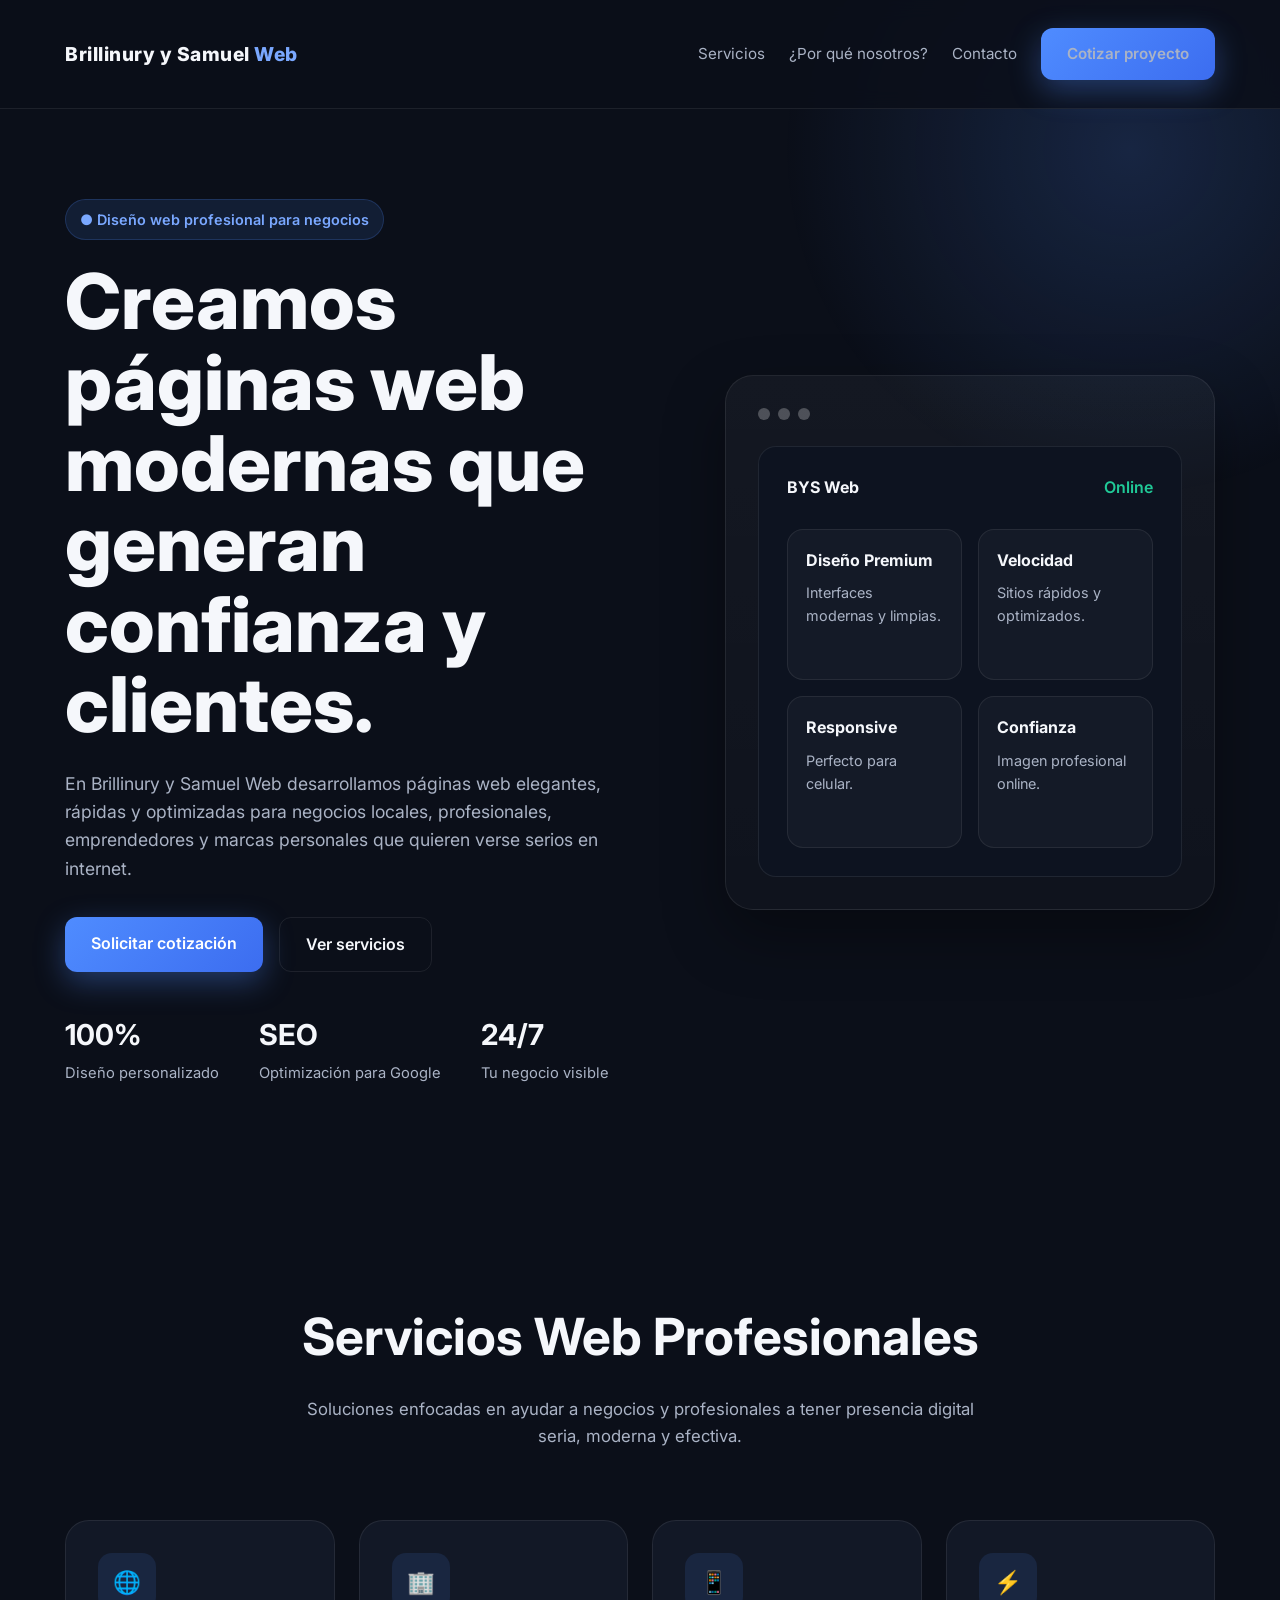
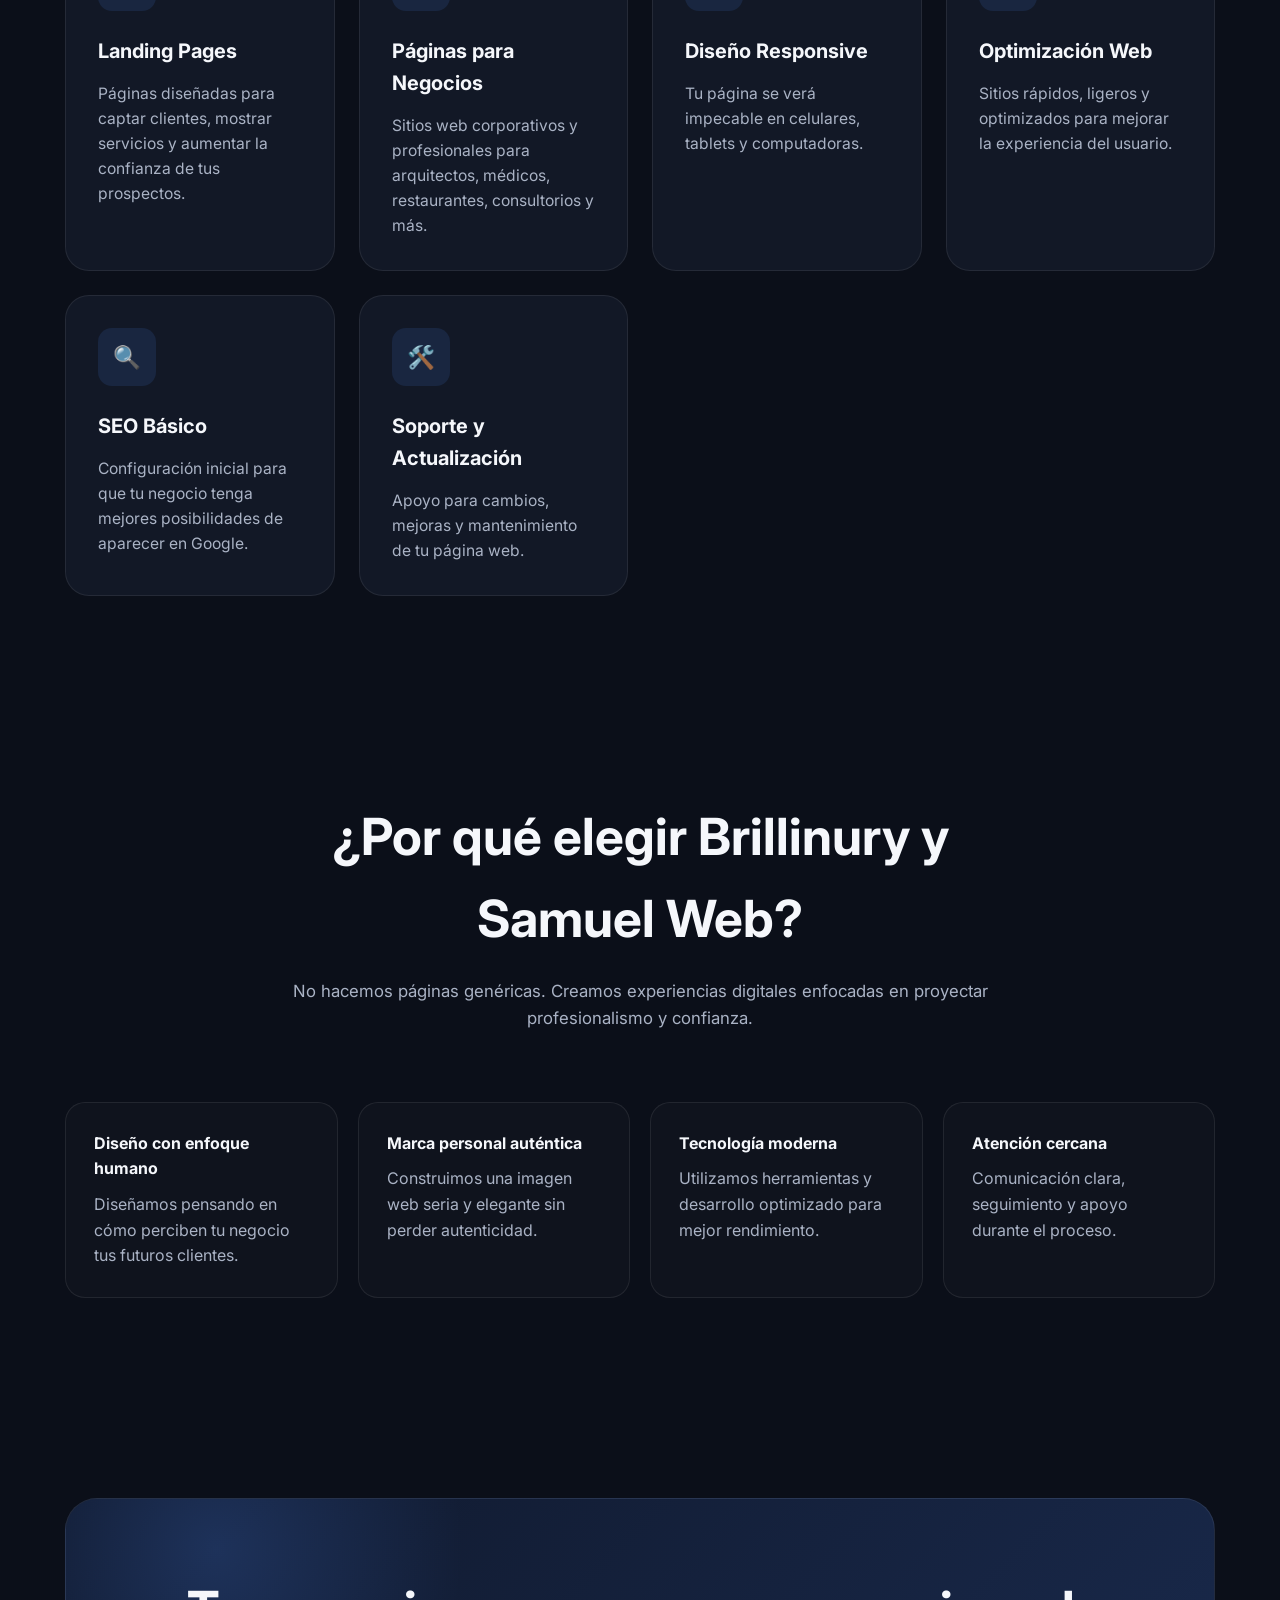
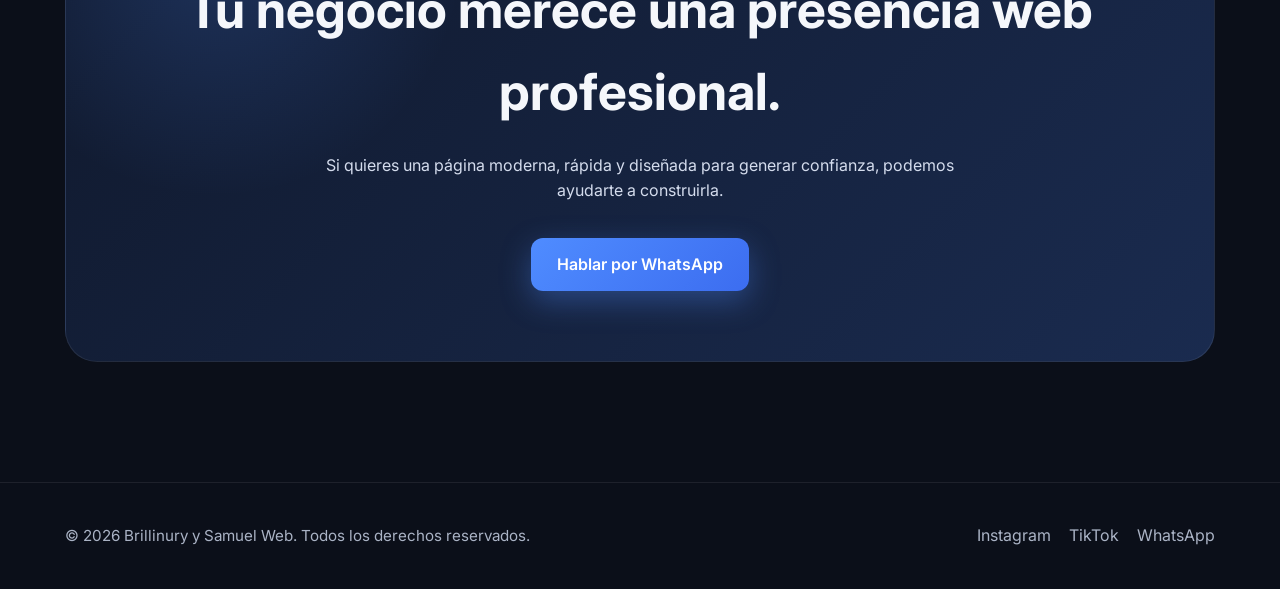
==== index.html @ 5be09e4d "www" ====
<!DOCTYPE html>
<html lang="es">
<head>
  <meta charset="UTF-8" />
  <meta name="viewport" content="width=device-width, initial-scale=1.0" />
  <title>Brillinury y Samuel Web</title>
  <link rel="preconnect" href="https://fonts.googleapis.com">
  <link rel="preconnect" href="https://fonts.gstatic.com" crossorigin>
  <link href="https://fonts.googleapis.com/css2?family=Inter:wght@300;400;500;600;700;800&display=swap" rel="stylesheet">

  <style>
    * {
      margin: 0;
      padding: 0;
      box-sizing: border-box;
    }

    :root {
      --bg: #0b0f19;
      --card: #121826;
      --primary: #4f8cff;
      --primary-light: #7aa8ff;
      --text: #f5f7fb;
      --muted: #aab3c5;
      --border: rgba(255,255,255,0.08);
      --success: #20c997;
    }

    body {
      font-family: 'Inter', sans-serif;
      background: var(--bg);
      color: var(--text);
      line-height: 1.6;
      overflow-x: hidden;
    }

    body::before {
      content: "";
      position: fixed;
      width: 700px;
      height: 700px;
      background: radial-gradient(circle, rgba(79,140,255,0.18) 0%, rgba(79,140,255,0) 70%);
      top: -200px;
      right: -200px;
      z-index: -1;
    }

    .container {
      width: min(1150px, 92%);
      margin: auto;
    }

    header {
      padding: 28px 0;
      position: sticky;
      top: 0;
      background: rgba(11, 15, 25, 0.85);
      backdrop-filter: blur(10px);
      border-bottom: 1px solid var(--border);
      z-index: 100;
    }

    nav {
      display: flex;
      align-items: center;
      justify-content: space-between;
    }

    .logo {
      font-size: 1.2rem;
      font-weight: 800;
      letter-spacing: 0.5px;
    }

    .logo span {
      color: var(--primary-light);
    }

    .nav-links {
      display: flex;
      gap: 24px;
      align-items: center;
    }

    .nav-links a {
      text-decoration: none;
      color: var(--muted);
      font-size: 0.95rem;
      transition: 0.3s ease;
    }

    .nav-links a:hover {
      color: var(--text);
    }

    .btn {
      display: inline-block;
      padding: 14px 26px;
      border-radius: 12px;
      text-decoration: none;
      font-weight: 600;
      transition: 0.3s ease;
      border: none;
      cursor: pointer;
    }

    .btn-primary {
      background: linear-gradient(135deg, var(--primary), #3c6df0);
      color: white;
      box-shadow: 0 10px 30px rgba(79, 140, 255, 0.35);
    }

    .btn-primary:hover {
      transform: translateY(-2px);
    }

    .btn-secondary {
      background: transparent;
      border: 1px solid var(--border);
      color: var(--text);
    }

    .hero {
      padding: 90px 0 110px;
    }

    .hero-grid {
      display: grid;
      grid-template-columns: 1.1fr 0.9fr;
      gap: 60px;
      align-items: center;
    }

    .badge {
      display: inline-flex;
      align-items: center;
      gap: 8px;
      background: rgba(79,140,255,0.12);
      border: 1px solid rgba(79,140,255,0.2);
      color: var(--primary-light);
      padding: 8px 14px;
      border-radius: 999px;
      margin-bottom: 22px;
      font-size: 0.9rem;
      font-weight: 600;
    }

    h1 {
      font-size: clamp(2.8rem, 6vw, 5rem);
      line-height: 1.05;
      margin-bottom: 24px;
      font-weight: 800;
    }

    .hero p {
      color: var(--muted);
      font-size: 1.1rem;
      max-width: 650px;
      margin-bottom: 34px;
    }

    .hero-actions {
      display: flex;
      gap: 16px;
      flex-wrap: wrap;
      margin-bottom: 40px;
    }

    .hero-stats {
      display: flex;
      gap: 40px;
      flex-wrap: wrap;
    }

    .stat h3 {
      font-size: 1.8rem;
      margin-bottom: 4px;
    }

    .stat p {
      margin: 0;
      font-size: 0.92rem;
    }

    .hero-card {
      background: linear-gradient(180deg, rgba(255,255,255,0.04), rgba(255,255,255,0.02));
      border: 1px solid var(--border);
      border-radius: 28px;
      padding: 32px;
      box-shadow: 0 25px 60px rgba(0,0,0,0.35);
    }

    .browser-bar {
      display: flex;
      gap: 8px;
      margin-bottom: 26px;
    }

    .dot {
      width: 12px;
      height: 12px;
      border-radius: 50%;
      background: rgba(255,255,255,0.25);
    }

    .preview {
      border-radius: 18px;
      padding: 28px;
      background: #0d1320;
      border: 1px solid var(--border);
    }

    .preview-header {
      display: flex;
      justify-content: space-between;
      margin-bottom: 28px;
    }

    .preview-logo {
      font-weight: 700;
    }

    .preview-grid {
      display: grid;
      grid-template-columns: repeat(2, 1fr);
      gap: 16px;
    }

    .mini-card {
      background: rgba(255,255,255,0.03);
      border: 1px solid var(--border);
      border-radius: 16px;
      padding: 18px;
    }

    .mini-card h4 {
      margin-bottom: 8px;
    }

    section {
      padding: 100px 0;
    }

    .section-title {
      text-align: center;
      max-width: 700px;
      margin: auto auto 70px;
    }

    .section-title h2 {
      font-size: clamp(2rem, 4vw, 3.4rem);
      margin-bottom: 18px;
    }

    .section-title p {
      color: var(--muted);
      font-size: 1.05rem;
    }

    .services-grid {
      display: grid;
      grid-template-columns: repeat(auto-fit, minmax(260px, 1fr));
      gap: 24px;
    }

    .service-card {
      background: var(--card);
      border: 1px solid var(--border);
      border-radius: 24px;
      padding: 32px;
      transition: 0.3s ease;
    }

    .service-card:hover {
      transform: translateY(-6px);
      border-color: rgba(79,140,255,0.4);
    }

    .service-icon {
      width: 58px;
      height: 58px;
      border-radius: 14px;
      background: rgba(79,140,255,0.12);
      display: flex;
      align-items: center;
      justify-content: center;
      margin-bottom: 24px;
      font-size: 1.4rem;
    }

    .service-card h3 {
      margin-bottom: 14px;
      font-size: 1.25rem;
    }

    .service-card p {
      color: var(--muted);
      font-size: 0.98rem;
    }

    .why-grid {
      display: grid;
      grid-template-columns: repeat(auto-fit, minmax(250px, 1fr));
      gap: 20px;
    }

    .why-item {
      background: rgba(255,255,255,0.02);
      border: 1px solid var(--border);
      border-radius: 20px;
      padding: 28px;
    }

    .why-item h4 {
      margin-bottom: 10px;
    }

    .why-item p {
      color: var(--muted);
    }

    .cta {
      padding-bottom: 120px;
    }

    .cta-box {
      background: linear-gradient(135deg, #10192d, #1a2b4f);
      border: 1px solid rgba(255,255,255,0.08);
      border-radius: 32px;
      padding: 70px 40px;
      text-align: center;
      position: relative;
      overflow: hidden;
    }

    .cta-box::before {
      content: "";
      position: absolute;
      width: 500px;
      height: 500px;
      background: radial-gradient(circle, rgba(79,140,255,0.2), transparent 70%);
      top: -200px;
      left: -100px;
    }

    .cta-box h2 {
      font-size: clamp(2rem, 4vw, 3.5rem);
      margin-bottom: 20px;
      position: relative;
    }

    .cta-box p {
      color: #d4dced;
      max-width: 650px;
      margin: auto auto 34px;
      position: relative;
    }

    footer {
      border-top: 1px solid var(--border);
      padding: 40px 0;
    }

    .footer-content {
      display: flex;
      justify-content: space-between;
      gap: 20px;
      flex-wrap: wrap;
      align-items: center;
    }

    .footer-content p {
      color: var(--muted);
      font-size: 0.95rem;
    }

    .footer-links {
      display: flex;
      gap: 18px;
    }

    .footer-links a {
      color: var(--muted);
      text-decoration: none;
      transition: 0.3s ease;
    }

    .footer-links a:hover {
      color: var(--text);
    }

    @media (max-width: 900px) {
      .hero-grid {
        grid-template-columns: 1fr;
      }

      .nav-links {
        display: none;
      }

      .hero {
        padding-top: 60px;
      }
    }

    @media (max-width: 600px) {
      h1 {
        font-size: 2.7rem;
      }

      .hero-actions {
        flex-direction: column;
      }

      .btn {
        width: 100%;
        text-align: center;
      }

      .hero-stats {
        gap: 20px;
      }

      .cta-box {
        padding: 50px 24px;
      }
    }
  </style>
</head>
<body>

  <header>
    <div class="container">
      <nav>
        <div class="logo">Brillinury y Samuel <span>Web</span></div>

        <div class="nav-links">
          <a href="#servicios">Servicios</a>
          <a href="#porque">¿Por qué nosotros?</a>
          <a href="#contacto">Contacto</a>
          <a href="#contacto" class="btn btn-primary">Cotizar proyecto</a>
        </div>
      </nav>
    </div>
  </header>

  <section class="hero">
    <div class="container hero-grid">

      <div>
        <div class="badge">● Diseño web profesional para negocios</div>

        <h1>
          Creamos páginas web modernas que generan confianza y clientes.
        </h1>

        <p>
          En Brillinury y Samuel Web desarrollamos páginas web elegantes, rápidas y optimizadas para negocios locales, profesionales, emprendedores y marcas personales que quieren verse serios en internet.
        </p>

        <div class="hero-actions">
          <a href="#contacto" class="btn btn-primary">Solicitar cotización</a>
          <a href="#servicios" class="btn btn-secondary">Ver servicios</a>
        </div>

        <div class="hero-stats">
          <div class="stat">
            <h3>100%</h3>
            <p>Diseño personalizado</p>
          </div>

          <div class="stat">
            <h3>SEO</h3>
            <p>Optimización para Google</p>
          </div>

          <div class="stat">
            <h3>24/7</h3>
            <p>Tu negocio visible</p>
          </div>
        </div>
      </div>

      <div class="hero-card">
        <div class="browser-bar">
          <div class="dot"></div>
          <div class="dot"></div>
          <div class="dot"></div>
        </div>

        <div class="preview">
          <div class="preview-header">
            <div class="preview-logo">BYS Web</div>
            <div style="color: var(--success); font-weight: 600;">Online</div>
          </div>

          <div class="preview-grid">
            <div class="mini-card">
              <h4>Diseño Premium</h4>
              <p style="color: var(--muted); font-size: 0.9rem;">Interfaces modernas y limpias.</p>
            </div>

            <div class="mini-card">
              <h4>Velocidad</h4>
              <p style="color: var(--muted); font-size: 0.9rem;">Sitios rápidos y optimizados.</p>
            </div>

            <div class="mini-card">
              <h4>Responsive</h4>
              <p style="color: var(--muted); font-size: 0.9rem;">Perfecto para celular.</p>
            </div>

            <div class="mini-card">
              <h4>Confianza</h4>
              <p style="color: var(--muted); font-size: 0.9rem;">Imagen profesional online.</p>
            </div>
          </div>
        </div>
      </div>

    </div>
  </section>

  <section id="servicios">
    <div class="container">

      <div class="section-title">
        <h2>Servicios Web Profesionales</h2>
        <p>
          Soluciones enfocadas en ayudar a negocios y profesionales a tener presencia digital seria, moderna y efectiva.
        </p>
      </div>

      <div class="services-grid">

        <div class="service-card">
          <div class="service-icon">🌐</div>
          <h3>Landing Pages</h3>
          <p>
            Páginas diseñadas para captar clientes, mostrar servicios y aumentar la confianza de tus prospectos.
          </p>
        </div>

        <div class="service-card">
          <div class="service-icon">🏢</div>
          <h3>Páginas para Negocios</h3>
          <p>
            Sitios web corporativos y profesionales para arquitectos, médicos, restaurantes, consultorios y más.
          </p>
        </div>

        <div class="service-card">
          <div class="service-icon">📱</div>
          <h3>Diseño Responsive</h3>
          <p>
            Tu página se verá impecable en celulares, tablets y computadoras.
          </p>
        </div>

        <div class="service-card">
          <div class="service-icon">⚡</div>
          <h3>Optimización Web</h3>
          <p>
            Sitios rápidos, ligeros y optimizados para mejorar la experiencia del usuario.
          </p>
        </div>

        <div class="service-card">
          <div class="service-icon">🔍</div>
          <h3>SEO Básico</h3>
          <p>
            Configuración inicial para que tu negocio tenga mejores posibilidades de aparecer en Google.
          </p>
        </div>

        <div class="service-card">
          <div class="service-icon">🛠️</div>
          <h3>Soporte y Actualización</h3>
          <p>
            Apoyo para cambios, mejoras y mantenimiento de tu página web.
          </p>
        </div>

      </div>
    </div>
  </section>

  <section id="porque">
    <div class="container">

      <div class="section-title">
        <h2>¿Por qué elegir Brillinury y Samuel Web?</h2>
        <p>
          No hacemos páginas genéricas. Creamos experiencias digitales enfocadas en proyectar profesionalismo y confianza.
        </p>
      </div>

      <div class="why-grid">

        <div class="why-item">
          <h4>Diseño con enfoque humano</h4>
          <p>
            Diseñamos pensando en cómo perciben tu negocio tus futuros clientes.
          </p>
        </div>

        <div class="why-item">
          <h4>Marca personal auténtica</h4>
          <p>
            Construimos una imagen web seria y elegante sin perder autenticidad.
          </p>
        </div>

        <div class="why-item">
          <h4>Tecnología moderna</h4>
          <p>
            Utilizamos herramientas y desarrollo optimizado para mejor rendimiento.
          </p>
        </div>

        <div class="why-item">
          <h4>Atención cercana</h4>
          <p>
            Comunicación clara, seguimiento y apoyo durante el proceso.
          </p>
        </div>

      </div>
    </div>
  </section>

  <section class="cta" id="contacto">
    <div class="container">

      <div class="cta-box">
        <h2>
          Tu negocio merece una presencia web profesional.
        </h2>

        <p>
          Si quieres una página moderna, rápida y diseñada para generar confianza, podemos ayudarte a construirla.
        </p>

        <a href="https://wa.me/520000000000" class="btn btn-primary">
          Hablar por WhatsApp
        </a>
      </div>

    </div>
  </section>

  <footer>
    <div class="container footer-content">
      <p>© 2026 Brillinury y Samuel Web. Todos los derechos reservados.</p>

      <div class="footer-links">
        <a href="#">Instagram</a>
        <a href="#">TikTok</a>
        <a href="#">WhatsApp</a>
      </div>
    </div>
  </footer>

</body>
</html>
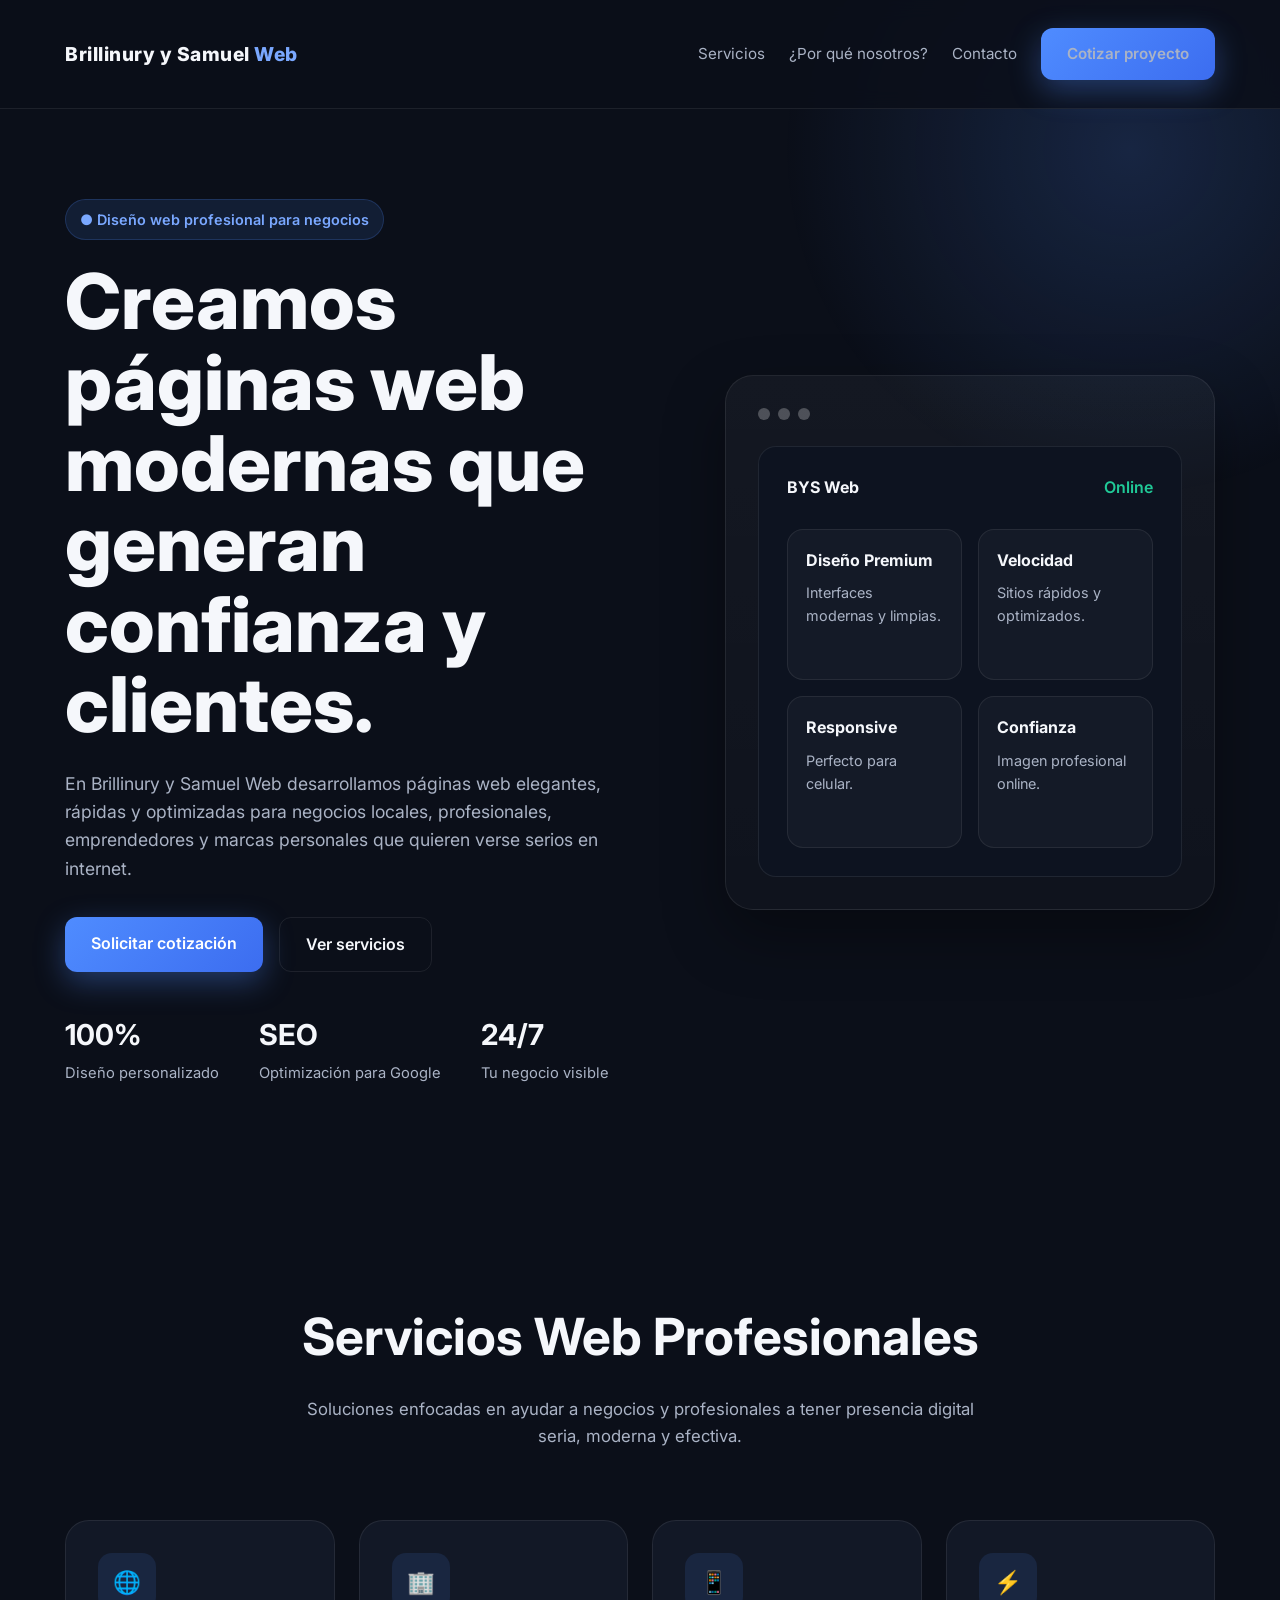
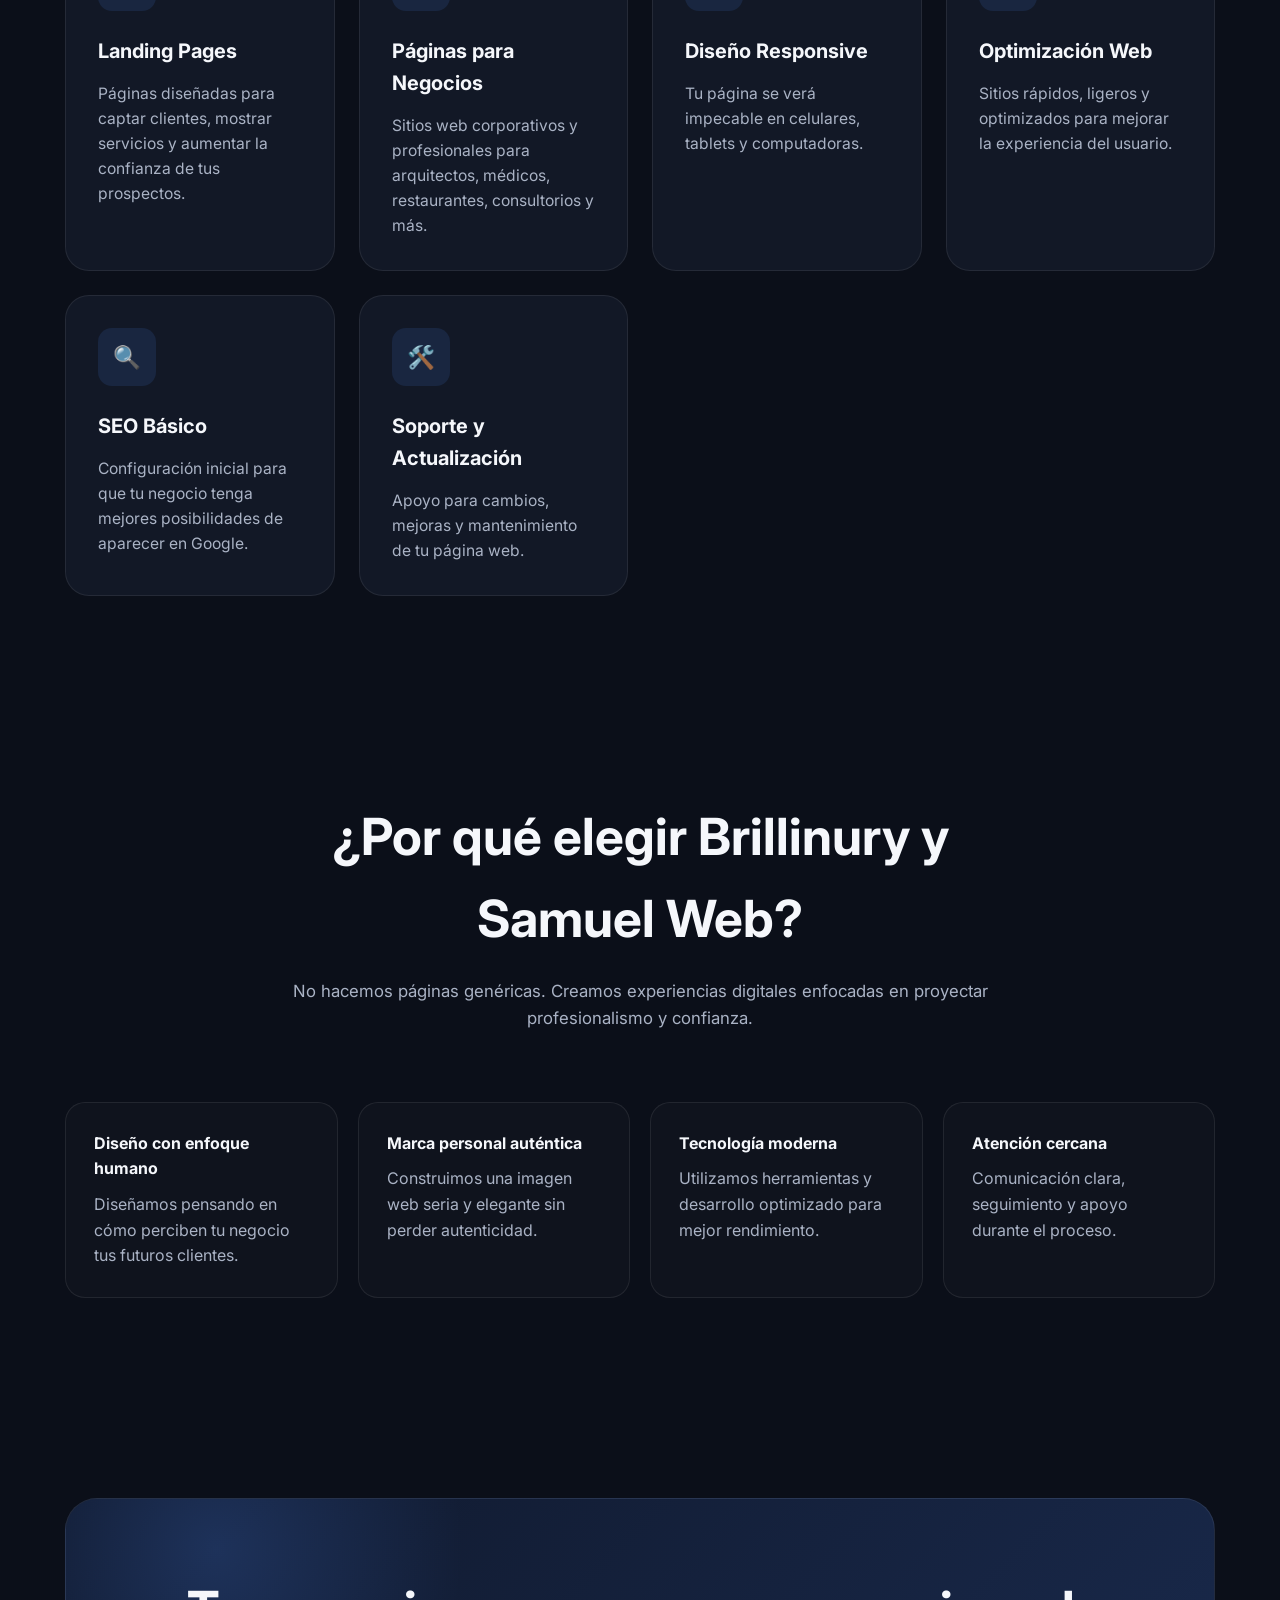
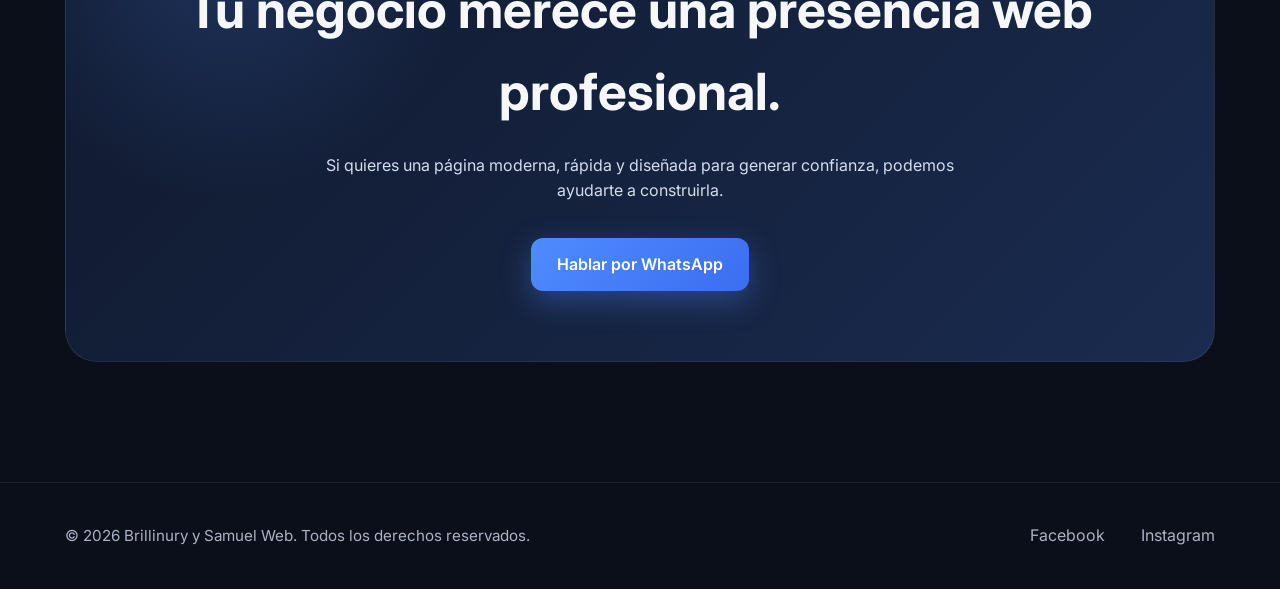
==== commit 4911ce39: "favicon" ====
--- a/index.html
+++ b/index.html
@@ -4,6 +4,7 @@
   <meta charset="UTF-8" />
   <meta name="viewport" content="width=device-width, initial-scale=1.0" />
   <title>Brillinury y Samuel Web</title>
+  <link rel="icon" type="image/png" href="favicon.png">
   <link rel="preconnect" href="https://fonts.googleapis.com">
   <link rel="preconnect" href="https://fonts.gstatic.com" crossorigin>
   <link href="https://fonts.googleapis.com/css2?family=Inter:wght@300;400;500;600;700;800&display=swap" rel="stylesheet">
@@ -641,7 +642,7 @@
           Si quieres una página moderna, rápida y diseñada para generar confianza, podemos ayudarte a construirla.
         </p>
 
-        <a href="https://wa.me/520000000000" class="btn btn-primary">
+        <a href="https://wa.me/523329656607" class="btn btn-primary">
           Hablar por WhatsApp
         </a>
       </div>
@@ -654,9 +655,8 @@
       <p>© 2026 Brillinury y Samuel Web. Todos los derechos reservados.</p>
 
       <div class="footer-links">
-        <a href="#">Instagram</a>
-        <a href="#">TikTok</a>
-        <a href="#">WhatsApp</a>
+        <a href="https://www.facebook.com/profile.php?id=61572093590667">Facebook<a>
+        <a href="https://www.instagram.com/brillinuryysamuelconocimiento">Instagram</a>
       </div>
     </div>
   </footer>
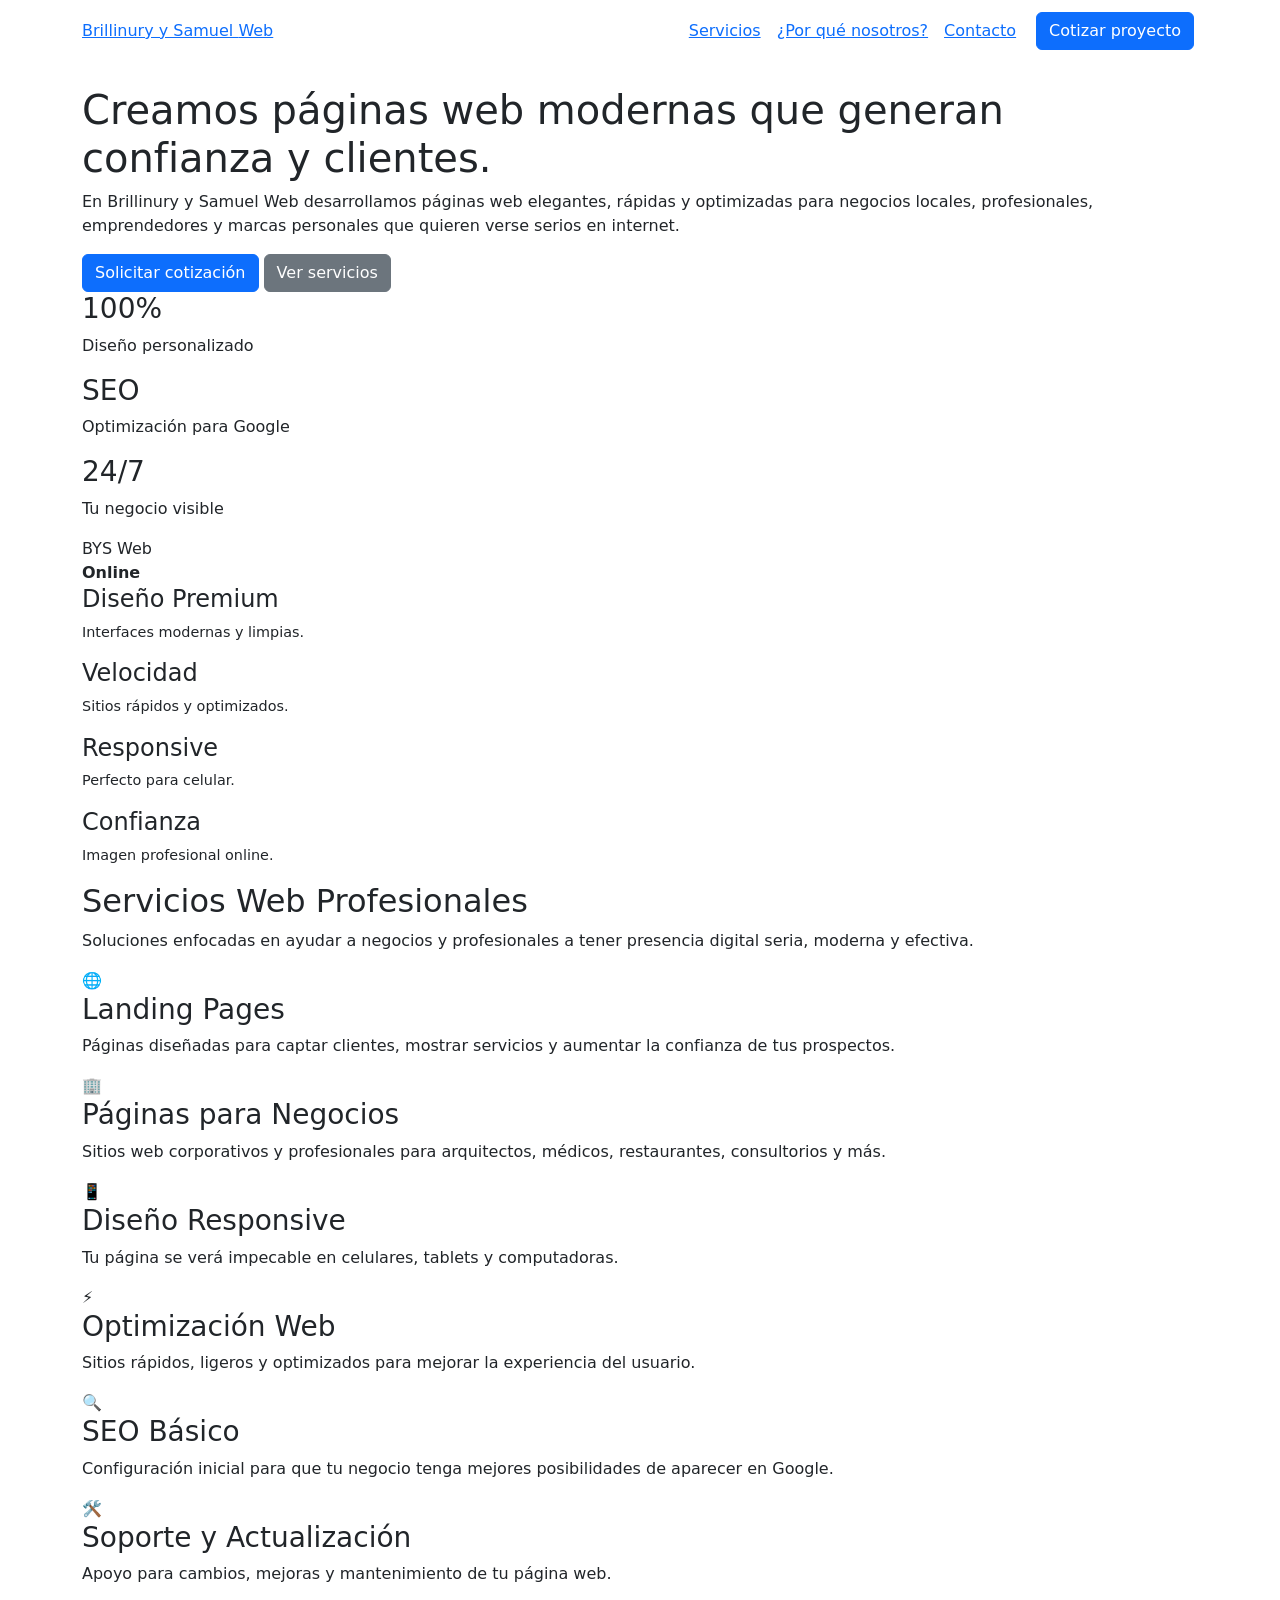
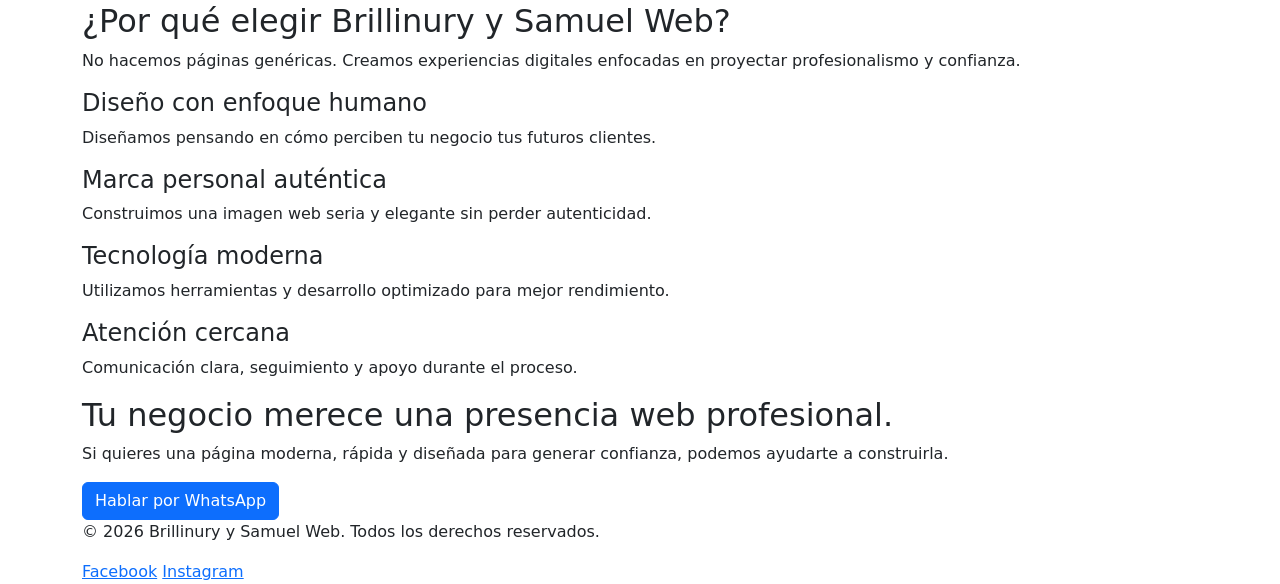
==== commit e54c736f: "Página actualizada para resposividad" ====
--- a/index.html
+++ b/index.html
@@ -1,452 +1,75 @@
-<!DOCTYPE html>
+﻿<!DOCTYPE html>
 <html lang="es">
 <head>
-  <meta charset="UTF-8" />
-  <meta name="viewport" content="width=device-width, initial-scale=1.0" />
-  <title>Brillinury y Samuel Web</title>
-  <link rel="icon" type="image/png" href="favicon.png">
-  <link rel="preconnect" href="https://fonts.googleapis.com">
-  <link rel="preconnect" href="https://fonts.gstatic.com" crossorigin>
-  <link href="https://fonts.googleapis.com/css2?family=Inter:wght@300;400;500;600;700;800&display=swap" rel="stylesheet">
-
-  <style>
-    * {
-      margin: 0;
-      padding: 0;
-      box-sizing: border-box;
-    }
-
-    :root {
-      --bg: #0b0f19;
-      --card: #121826;
-      --primary: #4f8cff;
-      --primary-light: #7aa8ff;
-      --text: #f5f7fb;
-      --muted: #aab3c5;
-      --border: rgba(255,255,255,0.08);
-      --success: #20c997;
-    }
-
-    body {
-      font-family: 'Inter', sans-serif;
-      background: var(--bg);
-      color: var(--text);
-      line-height: 1.6;
-      overflow-x: hidden;
-    }
-
-    body::before {
-      content: "";
-      position: fixed;
-      width: 700px;
-      height: 700px;
-      background: radial-gradient(circle, rgba(79,140,255,0.18) 0%, rgba(79,140,255,0) 70%);
-      top: -200px;
-      right: -200px;
-      z-index: -1;
-    }
-
-    .container {
-      width: min(1150px, 92%);
-      margin: auto;
-    }
-
-    header {
-      padding: 28px 0;
-      position: sticky;
-      top: 0;
-      background: rgba(11, 15, 25, 0.85);
-      backdrop-filter: blur(10px);
-      border-bottom: 1px solid var(--border);
-      z-index: 100;
-    }
-
-    nav {
-      display: flex;
-      align-items: center;
-      justify-content: space-between;
-    }
-
-    .logo {
-      font-size: 1.2rem;
-      font-weight: 800;
-      letter-spacing: 0.5px;
-    }
-
-    .logo span {
-      color: var(--primary-light);
-    }
-
-    .nav-links {
-      display: flex;
-      gap: 24px;
-      align-items: center;
-    }
-
-    .nav-links a {
-      text-decoration: none;
-      color: var(--muted);
-      font-size: 0.95rem;
-      transition: 0.3s ease;
-    }
-
-    .nav-links a:hover {
-      color: var(--text);
-    }
-
-    .btn {
-      display: inline-block;
-      padding: 14px 26px;
-      border-radius: 12px;
-      text-decoration: none;
-      font-weight: 600;
-      transition: 0.3s ease;
-      border: none;
-      cursor: pointer;
-    }
-
-    .btn-primary {
-      background: linear-gradient(135deg, var(--primary), #3c6df0);
-      color: white;
-      box-shadow: 0 10px 30px rgba(79, 140, 255, 0.35);
-    }
-
-    .btn-primary:hover {
-      transform: translateY(-2px);
-    }
-
-    .btn-secondary {
-      background: transparent;
-      border: 1px solid var(--border);
-      color: var(--text);
-    }
-
-    .hero {
-      padding: 90px 0 110px;
-    }
-
-    .hero-grid {
-      display: grid;
-      grid-template-columns: 1.1fr 0.9fr;
-      gap: 60px;
-      align-items: center;
-    }
-
-    .badge {
-      display: inline-flex;
-      align-items: center;
-      gap: 8px;
-      background: rgba(79,140,255,0.12);
-      border: 1px solid rgba(79,140,255,0.2);
-      color: var(--primary-light);
-      padding: 8px 14px;
-      border-radius: 999px;
-      margin-bottom: 22px;
-      font-size: 0.9rem;
-      font-weight: 600;
-    }
-
-    h1 {
-      font-size: clamp(2.8rem, 6vw, 5rem);
-      line-height: 1.05;
-      margin-bottom: 24px;
-      font-weight: 800;
-    }
-
-    .hero p {
-      color: var(--muted);
-      font-size: 1.1rem;
-      max-width: 650px;
-      margin-bottom: 34px;
-    }
-
-    .hero-actions {
-      display: flex;
-      gap: 16px;
-      flex-wrap: wrap;
-      margin-bottom: 40px;
-    }
-
-    .hero-stats {
-      display: flex;
-      gap: 40px;
-      flex-wrap: wrap;
-    }
-
-    .stat h3 {
-      font-size: 1.8rem;
-      margin-bottom: 4px;
-    }
-
-    .stat p {
-      margin: 0;
-      font-size: 0.92rem;
-    }
-
-    .hero-card {
-      background: linear-gradient(180deg, rgba(255,255,255,0.04), rgba(255,255,255,0.02));
-      border: 1px solid var(--border);
-      border-radius: 28px;
-      padding: 32px;
-      box-shadow: 0 25px 60px rgba(0,0,0,0.35);
-    }
-
-    .browser-bar {
-      display: flex;
-      gap: 8px;
-      margin-bottom: 26px;
-    }
-
-    .dot {
-      width: 12px;
-      height: 12px;
-      border-radius: 50%;
-      background: rgba(255,255,255,0.25);
-    }
-
-    .preview {
-      border-radius: 18px;
-      padding: 28px;
-      background: #0d1320;
-      border: 1px solid var(--border);
-    }
-
-    .preview-header {
-      display: flex;
-      justify-content: space-between;
-      margin-bottom: 28px;
-    }
-
-    .preview-logo {
-      font-weight: 700;
-    }
-
-    .preview-grid {
-      display: grid;
-      grid-template-columns: repeat(2, 1fr);
-      gap: 16px;
-    }
-
-    .mini-card {
-      background: rgba(255,255,255,0.03);
-      border: 1px solid var(--border);
-      border-radius: 16px;
-      padding: 18px;
-    }
-
-    .mini-card h4 {
-      margin-bottom: 8px;
-    }
-
-    section {
-      padding: 100px 0;
-    }
-
-    .section-title {
-      text-align: center;
-      max-width: 700px;
-      margin: auto auto 70px;
-    }
-
-    .section-title h2 {
-      font-size: clamp(2rem, 4vw, 3.4rem);
-      margin-bottom: 18px;
-    }
-
-    .section-title p {
-      color: var(--muted);
-      font-size: 1.05rem;
-    }
-
-    .services-grid {
-      display: grid;
-      grid-template-columns: repeat(auto-fit, minmax(260px, 1fr));
-      gap: 24px;
-    }
-
-    .service-card {
-      background: var(--card);
-      border: 1px solid var(--border);
-      border-radius: 24px;
-      padding: 32px;
-      transition: 0.3s ease;
-    }
-
-    .service-card:hover {
-      transform: translateY(-6px);
-      border-color: rgba(79,140,255,0.4);
-    }
-
-    .service-icon {
-      width: 58px;
-      height: 58px;
-      border-radius: 14px;
-      background: rgba(79,140,255,0.12);
-      display: flex;
-      align-items: center;
-      justify-content: center;
-      margin-bottom: 24px;
-      font-size: 1.4rem;
-    }
-
-    .service-card h3 {
-      margin-bottom: 14px;
-      font-size: 1.25rem;
-    }
-
-    .service-card p {
-      color: var(--muted);
-      font-size: 0.98rem;
-    }
-
-    .why-grid {
-      display: grid;
-      grid-template-columns: repeat(auto-fit, minmax(250px, 1fr));
-      gap: 20px;
-    }
-
-    .why-item {
-      background: rgba(255,255,255,0.02);
-      border: 1px solid var(--border);
-      border-radius: 20px;
-      padding: 28px;
-    }
-
-    .why-item h4 {
-      margin-bottom: 10px;
-    }
-
-    .why-item p {
-      color: var(--muted);
-    }
-
-    .cta {
-      padding-bottom: 120px;
-    }
-
-    .cta-box {
-      background: linear-gradient(135deg, #10192d, #1a2b4f);
-      border: 1px solid rgba(255,255,255,0.08);
-      border-radius: 32px;
-      padding: 70px 40px;
-      text-align: center;
-      position: relative;
-      overflow: hidden;
-    }
-
-    .cta-box::before {
-      content: "";
-      position: absolute;
-      width: 500px;
-      height: 500px;
-      background: radial-gradient(circle, rgba(79,140,255,0.2), transparent 70%);
-      top: -200px;
-      left: -100px;
-    }
-
-    .cta-box h2 {
-      font-size: clamp(2rem, 4vw, 3.5rem);
-      margin-bottom: 20px;
-      position: relative;
-    }
-
-    .cta-box p {
-      color: #d4dced;
-      max-width: 650px;
-      margin: auto auto 34px;
-      position: relative;
-    }
-
-    footer {
-      border-top: 1px solid var(--border);
-      padding: 40px 0;
-    }
-
-    .footer-content {
-      display: flex;
-      justify-content: space-between;
-      gap: 20px;
-      flex-wrap: wrap;
-      align-items: center;
-    }
-
-    .footer-content p {
-      color: var(--muted);
-      font-size: 0.95rem;
-    }
-
-    .footer-links {
-      display: flex;
-      gap: 18px;
-    }
-
-    .footer-links a {
-      color: var(--muted);
-      text-decoration: none;
-      transition: 0.3s ease;
-    }
-
-    .footer-links a:hover {
-      color: var(--text);
-    }
-
-    @media (max-width: 900px) {
-      .hero-grid {
-        grid-template-columns: 1fr;
-      }
-
-      .nav-links {
-        display: none;
-      }
-
-      .hero {
-        padding-top: 60px;
-      }
-    }
-
-    @media (max-width: 600px) {
-      h1 {
-        font-size: 2.7rem;
-      }
-
-      .hero-actions {
-        flex-direction: column;
-      }
-
-      .btn {
-        width: 100%;
-        text-align: center;
-      }
-
-      .hero-stats {
-        gap: 20px;
-      }
-
-      .cta-box {
-        padding: 50px 24px;
-      }
-    }
-  </style>
+
+    <meta charset="UTF-8" />
+    <meta name="viewport" content="width=device-width, initial-scale=1.0" />
+    <title>Brillinury y Samuel Web</title>
+
+    <base href="/brillinuryysamuelweb/">
+    <link rel="icon" type="image/png" href="favicon.png">
+    <link rel="preconnect" href="https://fonts.googleapis.com">
+    <link rel="preconnect" href="https://fonts.gstatic.com" crossorigin>
+    <link href="https://fonts.googleapis.com/css2?family=Inter:wght@300;400;500;600;700;800&display=swap" rel="stylesheet">
+    <link href="https://cdn.jsdelivr.net/npm/bootstrap@5.3.7/dist/css/bootstrap.min.css"
+          rel="stylesheet">
+
+    <link href="css/page.css" rel="stylesheet">
+
 </head>
+
 <body>
 
-  <header>
-    <div class="container">
-      <nav>
-        <div class="logo">Brillinury y Samuel <span>Web</span></div>
-
-        <div class="nav-links">
-          <a href="#servicios">Servicios</a>
-          <a href="#porque">¿Por qué nosotros?</a>
-          <a href="#contacto">Contacto</a>
-          <a href="#contacto" class="btn btn-primary">Cotizar proyecto</a>
-        </div>
-      </nav>
-    </div>
-  </header>
+    <header>
+    
+        <nav class="navbar navbar-expand-lg navbar-dark">
+
+            <div class="container">
+                <a class="logo" href="index.html">Brillinury y Samuel <span>Web</span></a>
+
+                <!-- Botón de tres líneas -->
+                <button class="navbar-toggler"
+                        type="button"
+                        data-bs-toggle="collapse"
+                        data-bs-target="#menu">
+
+                    <span class="navbar-toggler-icon"></span>
+                </button>
+
+                <div class="navbar-collapse collapse" id="menu">
+                    <ul class="navbar-nav d-flex ms-auto">
+                        <li class="nav-item me-3">
+                            <a href="index.html#servicios">Servicios</a>
+                        </li>
+                        <li class="nav-item me-3">
+                            <a href="index.html#porque">¿Por qué nosotros?</a>
+                        </li>
+                        <li class="nav-item me-3">
+                            <a href="index.html#contacto">Contacto</a>
+                        </li>
+                        <!--
+                            <li class="nav-item me-3">
+        <a href="demos-catalog.html">Demos</a>
+    </li>
+                            -->
+
+                    </ul>
+                </div>
+
+                <div class="m-1">
+                    <a href="index.html#contacto" class="btn btn-primary">Cotizar proyecto</a>
+                </div>
+                
+            </div>
+
+            
+
+        </nav>
+        
+    </header>
 
   <section class="hero">
-    <div class="container hero-grid">
+    <div class="hero-grid container">
 
       <div>
         <div class="badge">● Diseño web profesional para negocios</div>
@@ -651,7 +274,7 @@
   </section>
 
   <footer>
-    <div class="container footer-content">
+    <div class="footer-content container">
       <p>© 2026 Brillinury y Samuel Web. Todos los derechos reservados.</p>
 
       <div class="footer-links">
@@ -661,5 +284,10 @@
     </div>
   </footer>
 
+  <!-- Bootstrap JS -->
+  <script
+    src="https://cdn.jsdelivr.net/npm/bootstrap@5.3.7/dist/js/bootstrap.bundle.min.js">
+  </script>
+
 </body>
 </html>
--- a/css/page.css
+++ b/css/page.css
@@ -0,0 +1,500 @@
+* {
+    margin: 0;
+    padding: 0;
+    box-sizing: border-box;
+}
+
+:root {
+    --bg: #0b0f19;
+    --card: #121826;
+    --primary: #4f8cff;
+    --primary-light: #7aa8ff;
+    --text: #f5f7fb;
+    --muted: #aab3c5;
+    --border: rgba(255,255,255,0.08);
+    --success: #20c997;
+}
+
+body {
+    font-family: 'Inter', sans-serif;
+    background: var(--bg);
+    color: var(--text);
+    line-height: 1.6;
+    overflow-x: hidden;
+}
+
+body::before {
+    content: "";
+    position: fixed;
+    width: 700px;
+    height: 700px;
+    background: radial-gradient(circle, rgba(79,140,255,0.18) 0%, rgba(79,140,255,0) 70%);
+    top: -300px;
+    right: -200px;
+    z-index: -1;
+}
+
+.container-bsw {
+    width: min(1150px, 92%);
+    margin: auto;
+}
+
+header {
+    padding: 28px 0;
+    position: sticky;
+    top: 0;
+    background: rgba(11, 15, 25, 0.85);
+    backdrop-filter: blur(10px);
+    border-bottom: 1px solid var(--border);
+    z-index: 100;
+}
+
+nav {
+    display: flex;
+    align-items: center;
+    justify-content: space-between;
+}
+
+.logo {
+    font-size: 1.2rem;
+    font-weight: 800;
+    letter-spacing: 0.5px;
+}
+
+.logo span {
+    color: var(--primary-light);
+}
+
+.nav-links {
+    display: flex;
+    gap: 24px;
+    align-items: center;
+}
+
+nav a {
+    text-decoration: none;
+    color: var(--muted);
+    font-size: 0.95rem;
+    transition: 0.3s ease;
+}
+
+.nav-links a:hover {
+    color: var(--text);
+}
+
+.btn {
+    display: inline-block;
+    padding: 14px 26px;
+    border-radius: 12px;
+    text-decoration: none;
+    font-weight: 600;
+    transition: 0.3s ease;
+    border: none;
+    cursor: pointer;
+}
+
+.btn-primary {
+    background: linear-gradient(135deg, var(--primary), #3c6df0);
+    color: white;
+    box-shadow: 0 10px 30px rgba(79, 140, 255, 0.35);
+}
+
+.btn-primary:hover {
+    transform: translateY(-2px);
+}
+
+.btn-secondary {
+    background: transparent;
+    border: 1px solid var(--border);
+    color: var(--text);
+}
+
+.hero {
+    padding: 90px 0 110px;
+}
+
+.hero-grid {
+    display: grid;
+    grid-template-columns: 1.1fr 0.9fr;
+    gap: 60px;
+    align-items: center;
+}
+
+.badge {
+    display: inline-flex;
+    align-items: center;
+    gap: 8px;
+    background: rgba(79,140,255,0.12);
+    border: 1px solid rgba(79,140,255,0.2);
+    color: var(--primary-light);
+    padding: 8px 14px;
+    border-radius: 999px;
+    margin-bottom: 22px;
+    font-size: 0.9rem;
+    font-weight: 600;
+}
+
+h1 {
+    font-size: clamp(2.2rem, 5vw, 6rem);
+    line-height: 1.05;
+    margin-bottom: 24px;
+    font-weight: 800;
+}
+
+.hero p {
+    color: var(--muted);
+    font-size: 1.1rem;
+    max-width: 650px;
+    margin-bottom: 34px;
+}
+
+.hero-actions {
+    display: flex;
+    gap: 16px;
+    flex-wrap: wrap;
+    margin-bottom: 40px;
+}
+
+.hero-stats {
+    display: flex;
+    gap: 40px;
+    flex-wrap: wrap;
+}
+
+.stat h3 {
+    font-size: 1.8rem;
+    margin-bottom: 4px;
+}
+
+.stat p {
+    margin: 0;
+    font-size: 0.92rem;
+}
+
+.hero-card {
+    background: linear-gradient(180deg, rgba(255,255,255,0.04), rgba(255,255,255,0.02));
+    border: 1px solid var(--border);
+    border-radius: 28px;
+    padding: 20px 10px 10px 10px;
+    box-shadow: 0 25px 60px rgba(0,0,0,0.35);
+}
+
+.browser-bar {
+    display: flex;
+    gap: 8px;
+    margin-bottom: 26px;
+}
+
+.dot {
+    width: 12px;
+    height: 12px;
+    border-radius: 50%;
+    background: rgba(255,255,255,0.25);
+}
+
+.preview {
+    border-radius: 18px;
+    padding: 10px;
+    background: #0d1320;
+    border: 1px solid var(--border);
+}
+
+.preview-header {
+    display: flex;
+    justify-content: space-between;
+    margin-bottom: 28px;
+}
+
+.preview-logo {
+    font-weight: 700;
+}
+
+.preview-grid {
+    display: grid;
+    grid-template-columns: repeat(2, 1fr);
+    gap: 16px;
+}
+
+.mini-card {
+    background: rgba(255,255,255,0.03);
+    border: 1px solid var(--border);
+    border-radius: 16px;
+    padding: 10px;
+}
+
+.mini-card h4 {
+    margin-bottom: 8px;
+}
+
+section {
+    padding: 100px 0;
+}
+
+.section-title {
+    text-align: center;
+    max-width: 700px;
+    margin: auto auto 70px;
+}
+
+.section-title h2 {
+    font-size: clamp(2rem, 4vw, 3.4rem);
+    margin-bottom: 18px;
+}
+
+.section-title p {
+    color: var(--muted);
+    font-size: 1.05rem;
+}
+
+.services-grid {
+    display: grid;
+    grid-template-columns: repeat(auto-fit, minmax(260px, 1fr));
+    gap: 24px;
+}
+
+.service-card {
+    background: var(--card);
+    border: 1px solid var(--border);
+    border-radius: 24px;
+    padding: 32px;
+    transition: 0.3s ease;
+}
+
+.service-card:hover {
+    transform: translateY(-6px);
+    border-color: rgba(79,140,255,0.4);
+}
+
+.service-icon {
+    width: 58px;
+    height: 58px;
+    border-radius: 14px;
+    background: rgba(79,140,255,0.12);
+    display: flex;
+    align-items: center;
+    justify-content: center;
+    margin-bottom: 24px;
+    font-size: 1.4rem;
+}
+
+.service-card h3 {
+    margin-bottom: 14px;
+    font-size: 1.25rem;
+}
+
+.service-card p {
+    color: var(--muted);
+    font-size: 0.98rem;
+}
+
+.why-grid {
+    display: grid;
+    grid-template-columns: repeat(auto-fit, minmax(250px, 1fr));
+    gap: 20px;
+}
+
+.why-item {
+    background: rgba(255,255,255,0.02);
+    border: 1px solid var(--border);
+    border-radius: 20px;
+    padding: 28px;
+}
+
+.why-item h4 {
+    margin-bottom: 10px;
+}
+
+.why-item p {
+    color: var(--muted);
+}
+
+.cta {
+    padding-bottom: 120px;
+}
+
+.cta-box {
+    background: linear-gradient(135deg, #10192d, #1a2b4f);
+    border: 1px solid rgba(255,255,255,0.08);
+    border-radius: 32px;
+    padding: 70px 40px;
+    text-align: center;
+    position: relative;
+    overflow: hidden;
+}
+
+.cta-box::before {
+    content: "";
+    position: absolute;
+    width: 500px;
+    height: 500px;
+    background: radial-gradient(circle, rgba(79,140,255,0.2), transparent 70%);
+    top: -200px;
+    left: -100px;
+}
+
+.cta-box h2 {
+    font-size: clamp(2rem, 4vw, 3.5rem);
+    margin-bottom: 20px;
+    position: relative;
+}
+
+.cta-box p {
+    color: #d4dced;
+    max-width: 650px;
+    margin: auto auto 34px;
+    position: relative;
+}
+
+footer {
+    border-top: 1px solid var(--border);
+    padding: 40px 0;
+}
+
+.footer-content {
+    display: flex;
+    justify-content: space-between;
+    gap: 20px;
+    flex-wrap: wrap;
+    align-items: center;
+}
+
+.footer-content p {
+    color: var(--muted);
+    font-size: 0.95rem;
+}
+
+.footer-links {
+    display: flex;
+    gap: 18px;
+}
+
+.footer-links a {
+    color: var(--muted);
+    text-decoration: none;
+    transition: 0.3s ease;
+}
+
+.footer-links a:hover {
+    color: var(--text);
+}
+
+@media (max-width: 900px) {
+    .hero-grid {
+    grid-template-columns: 1fr;
+    }
+
+    .nav-links {
+    display: none;
+    }
+
+    .hero {
+    padding-top: 60px;
+    }
+}
+
+@media (max-width: 600px) {
+    h1 {
+    font-size: 2.7rem;
+    }
+
+    .hero-actions {
+    flex-direction: column;
+    }
+
+    .btn {
+    width: 100%;
+    text-align: center;
+    }
+
+    .hero-stats {
+    gap: 20px;
+    }
+
+    .cta-box {
+    padding: 50px 24px;
+    }
+
+    .hero-card {
+        padding: 20px 10px 10px 10px;
+    }
+}
+
+
+.search-box {
+    max-width: 600px;
+    margin: auto;
+    border-radius: 15px;
+    background: rgba(255,255,255,0.06);
+    border: 1px solid rgba(255,255,255,0.12);
+    color: white;
+    backdrop-filter: blur(10px);
+    box-shadow: 0 0 10px rgba(79,140,255,.4);
+}
+
+    .search-box input {
+        border-radius: 15px;
+        padding: 15px 20px;
+        background: rgba(255,255,255,0.06);
+        border: 1px solid rgba(255,255,255,0.12);
+        color: white;
+        backdrop-filter: blur(10px);
+    }
+
+        .search-box input:focus {
+            background: rgba(255,255,255,0.09);
+            border-color: rgba(79,140,255,.8);
+            box-shadow: 0 0 15px rgba(79,140,255,.25);
+            outline: none;
+            color: white;
+        }
+
+        .search-box input::placeholder {
+            color: white;
+        }
+
+
+#servicios {
+    scroll-margin-top: 15vh;
+}
+
+#porque {
+    scroll-margin-top: 15vh;
+}
+
+#contacto {
+    scroll-margin-top: 15vh;
+}
+
+.mockup {
+    position: relative;
+    width: 100%;
+    max-width: 700px;
+    margin: auto;
+}
+
+.laptop {
+    width: 100%;
+    display: block;
+    position: relative;
+    z-index: 2;
+}
+
+/* Pantalla dentro de la laptop */
+.screen {
+    position: absolute;
+    /* AJUSTA ESTOS VALORES */
+    top: 4.3%;
+    left: 12.8%;
+    width: 74.3%;
+    height: 78%;
+    object-fit: cover;
+    border-radius: 10px;
+    z-index: 1;
+}
+
+@media (max-width: 768px) {
+
+    .mockup {
+        max-width: 100%;
+    }
+}
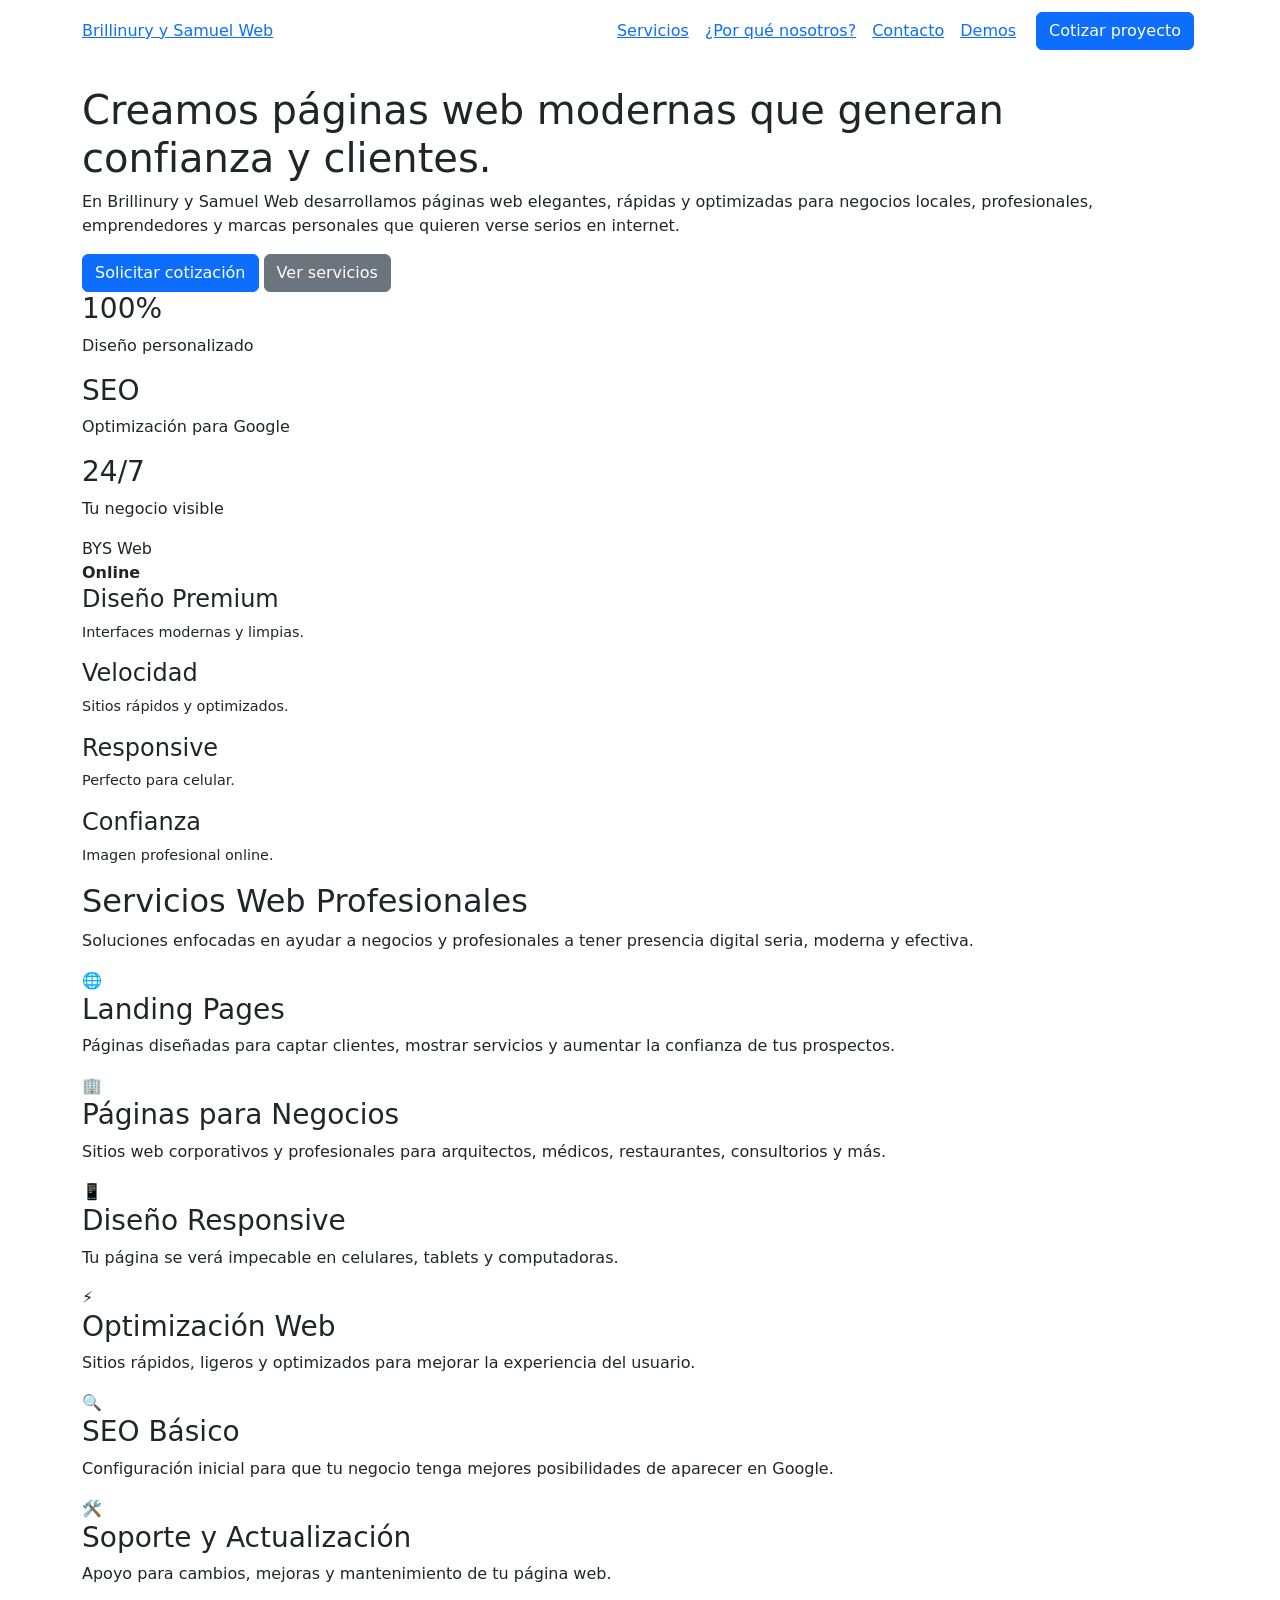
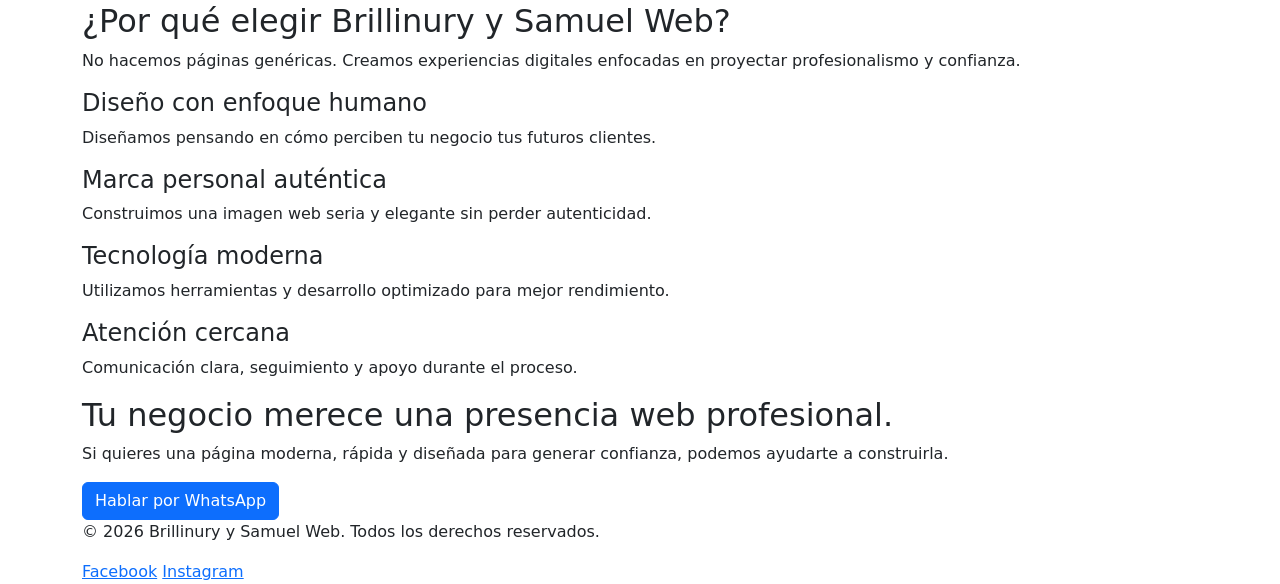
==== commit 7ad15cc9: "Página de demos" ====
--- a/index.html
+++ b/index.html
@@ -47,11 +47,11 @@
                         <li class="nav-item me-3">
                             <a href="index.html#contacto">Contacto</a>
                         </li>
-                        <!--
-                            <li class="nav-item me-3">
-        <a href="demos-catalog.html">Demos</a>
-    </li>
-                            -->
+                        
+                        <li class="nav-item me-3">
+                            <a href="demos-catalog.html">Demos</a>
+                        </li>
+                            
 
                     </ul>
                 </div>
--- a/css/page.css
+++ b/css/page.css
@@ -476,20 +476,21 @@
     width: 100%;
     display: block;
     position: relative;
-    z-index: 2;
+    z-index: 1;
 }
 
 /* Pantalla dentro de la laptop */
 .screen {
     position: absolute;
     /* AJUSTA ESTOS VALORES */
-    top: 4.3%;
-    left: 12.8%;
-    width: 74.3%;
-    height: 78%;
+    
+    top: 3%;
+    left: 16%;
+    width: 73%;
+    height: 70%;
     object-fit: cover;
     border-radius: 10px;
-    z-index: 1;
+    z-index: 2;
 }
 
 @media (max-width: 768px) {
@@ -497,4 +498,58 @@
     .mockup {
         max-width: 100%;
     }
-}+}
+
+
+.demos-card {
+    background: var(--card);
+    border: 1px solid var(--border);
+    border-radius: 24px;
+    padding: 30px 0px 15px 0px;
+    transition: 0.3s ease;
+    text-decoration: none;
+}
+
+    .demos-card:hover {
+        transform: translateY(-6px);
+        border-color: rgba(79,140,255,0.4);
+    }
+
+
+.demos-card h3 {
+    color: white;
+    margin-bottom: 14px;
+    font-size: 2rem;
+}
+
+.nichos-card p {
+    color: var(--muted);
+    font-size: 0.98rem;
+}
+
+
+.nichos-card {
+    background: var(--card);
+    border: 1px solid var(--border);
+    border-radius: 24px;
+    padding: 15px 15px 15px 15px;
+    transition: 0.3s ease;
+    text-decoration: none;
+}
+
+    .nichos-card:hover {
+        transform: translateY(-6px);
+        border-color: rgba(79,140,255,0.4);
+    }
+
+
+    .nichos-card h3 {
+        color: white;
+        margin-bottom: 14px;
+        font-size: 2rem;
+    }
+
+    .demos-card p {
+        color: var(--muted);
+        font-size: 0.98rem;
+    }
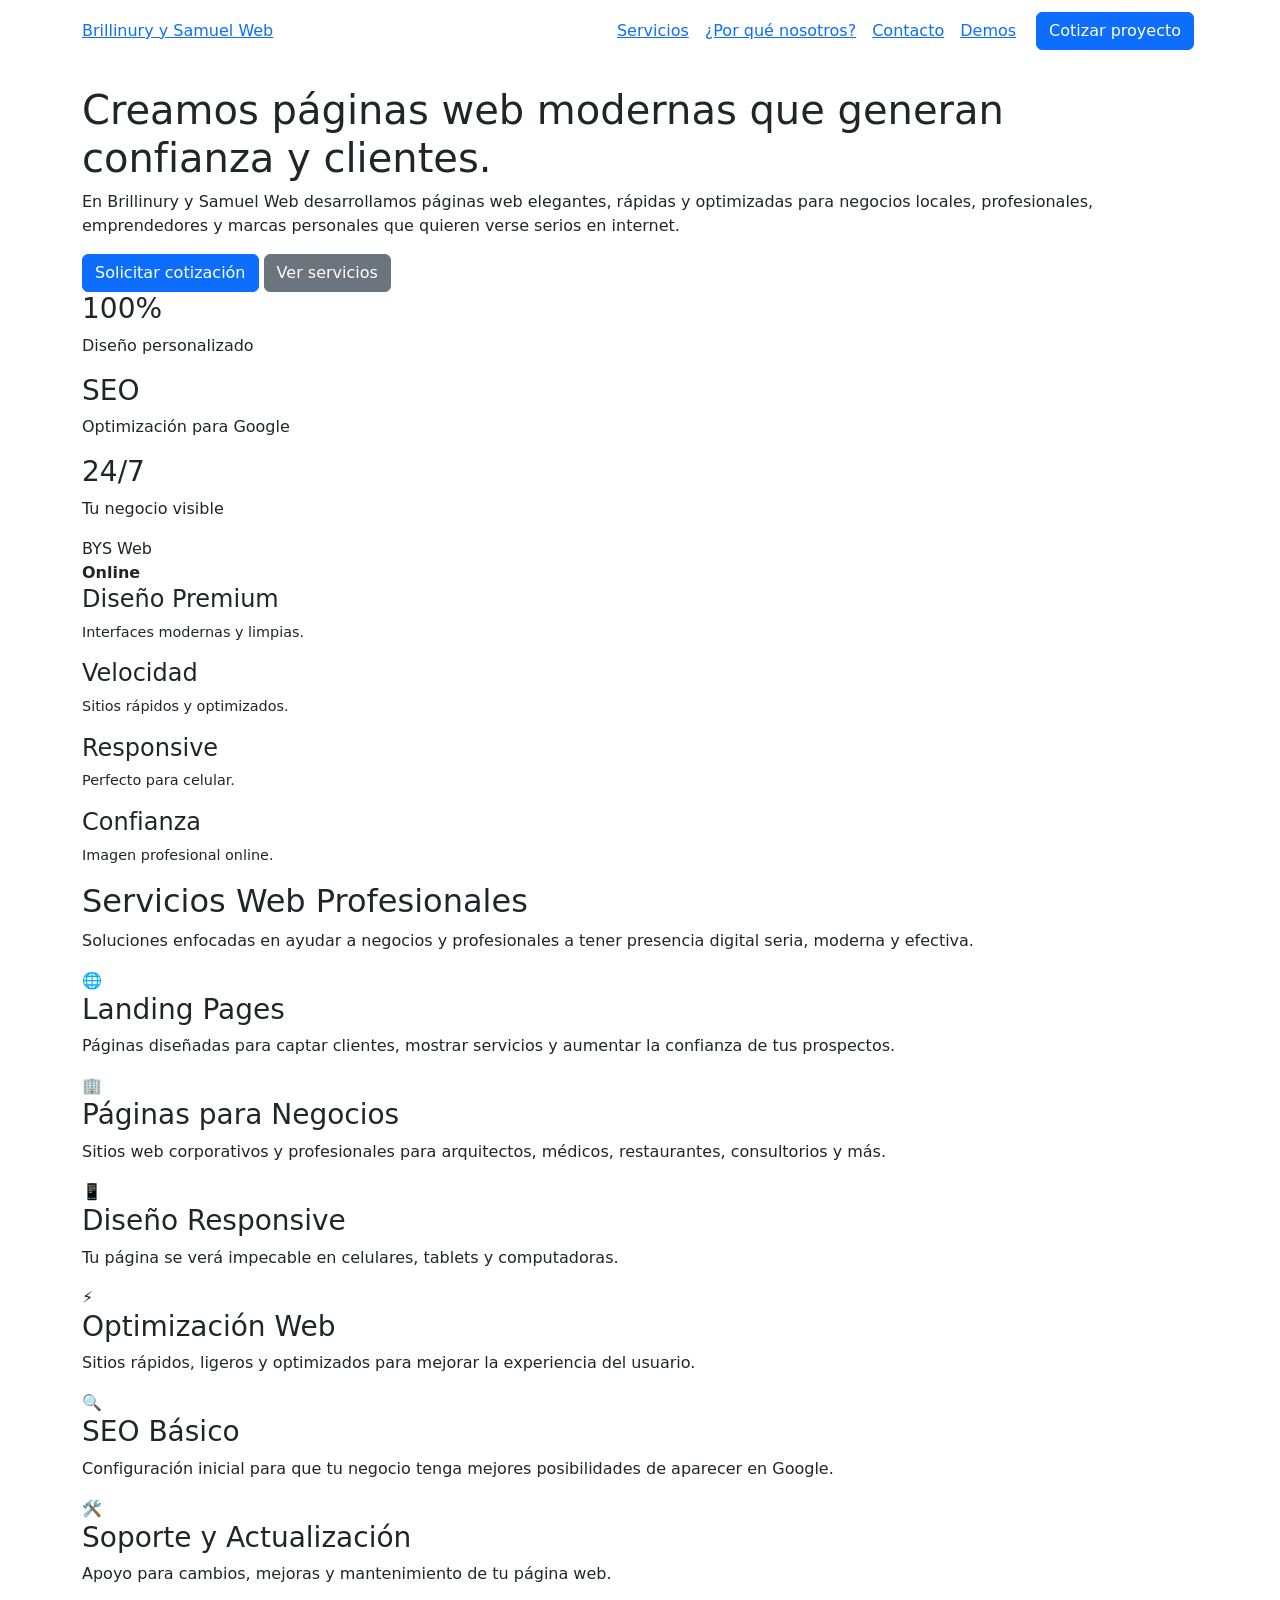
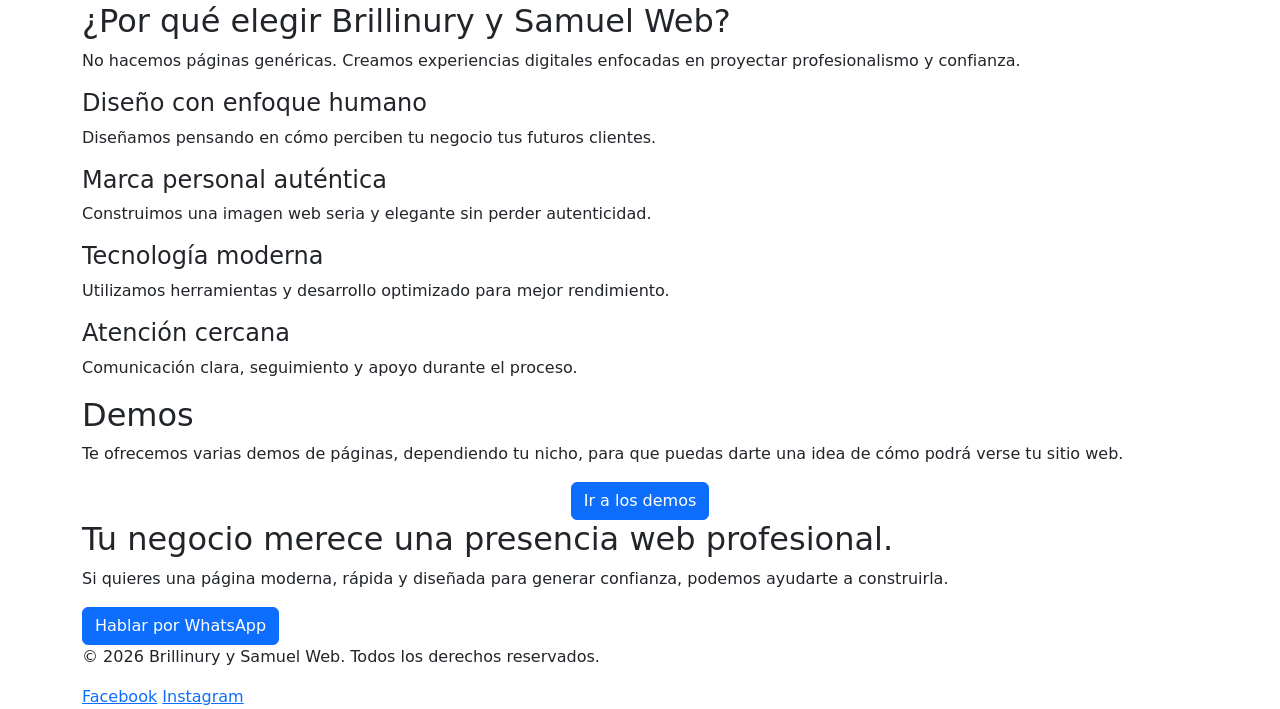
==== commit 1b6edf93: "botones de ver demos" ====
--- a/index.html
+++ b/index.html
@@ -253,6 +253,26 @@
     </div>
   </section>
 
+  <section id="demos">
+      <div class="container">
+
+          <div class="section-title">
+              <h2>Demos</h2>
+              <p>
+                  Te ofrecemos varias demos de páginas, dependiendo tu nicho, para que puedas darte una idea de cómo podrá verse tu sitio web.
+              </p>
+          </div>
+
+          <div class="d-flex align-items-center justify-content-center">
+              <a class="btn btn-primary" href="demos-catalog.html">
+                  Ir a los demos
+              </a>
+          </div>
+          
+
+      </div>
+  </section>
+
   <section class="cta" id="contacto">
     <div class="container">
 
